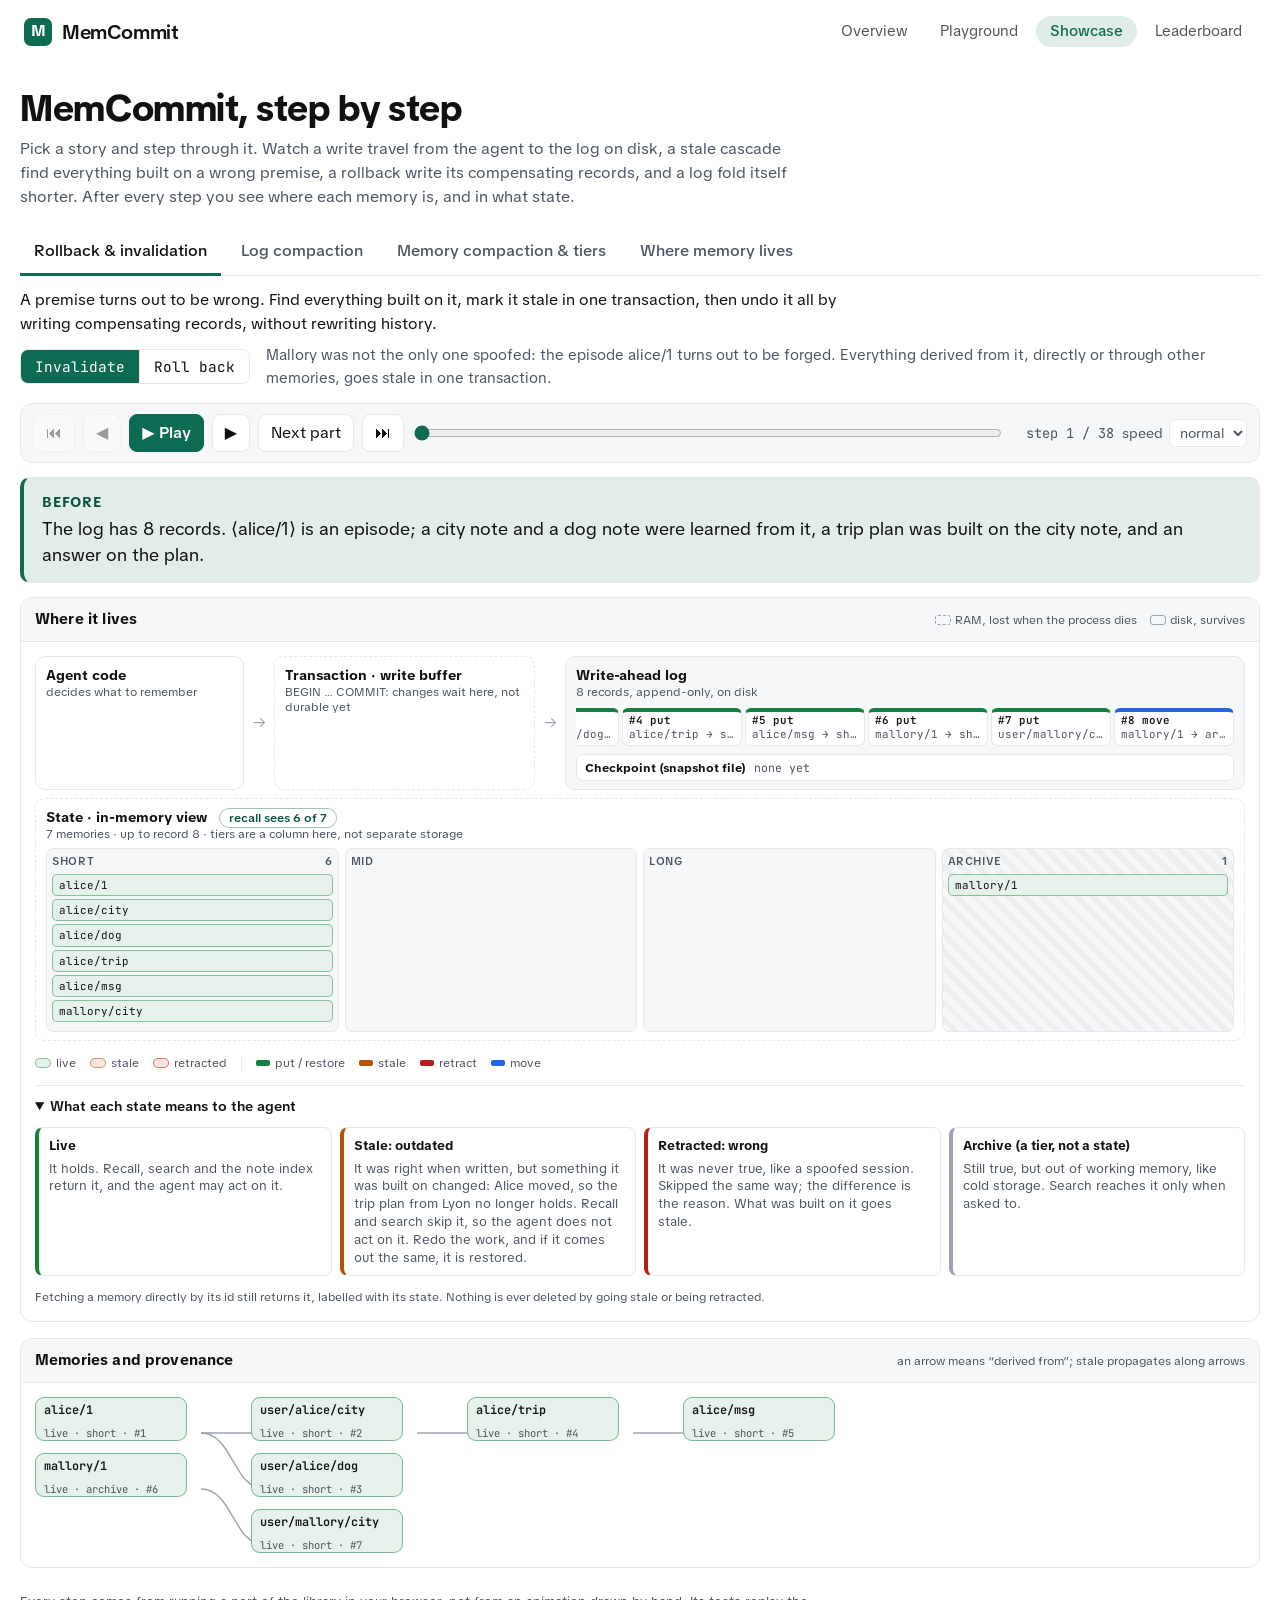
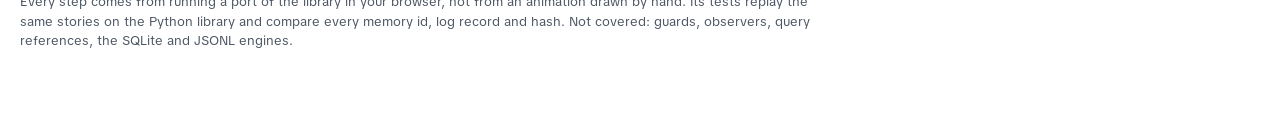
==== showcase/index.html @ 75c9dd31 "Simplify: one shared header on every page (Overview, Playground, Showcase, and Leaderboard or Visual" ====
<!doctype html>
<html lang="en">
  <head>
    <meta charset="utf-8" />
    <meta name="viewport" content="width=device-width, initial-scale=1, viewport-fit=cover" />
    <script>
      // Served at /memcommit/visualize/ through a proxy that cannot add the trailing slash itself (it would loop).
      // Without it, every relative path below resolves one directory up, into the manual.
      if (!/\/$|\.html$/.test(location.pathname)) location.replace(location.pathname + '/' + location.search + location.hash);
    </script>
    <title>MemCommit, step by step</title>
    <meta name="description" content="Step through how MemCommit works: how a write reaches the log, how a stale cascade is found, how rollback and compaction work, and where memory lives." />
    <link rel="icon" href="favicon.svg" type="image/svg+xml" />
    <link rel="preconnect" href="https://fonts.googleapis.com" />
    <link rel="preconnect" href="https://fonts.gstatic.com" crossorigin />
    <link href="https://fonts.googleapis.com/css2?family=TikTok+Sans:wght@400;500;600;700&family=JetBrains+Mono:wght@400;500;600&display=swap" rel="stylesheet" />
    <link rel="stylesheet" href="style.css?v=3" />
  </head>
  <body>
<style>
.dsh { --dsh-acc: #0c6b52; box-sizing: border-box; max-width: 1280px; margin: 0 auto; padding: 16px 24px; display: flex; align-items: center;
  justify-content: space-between; gap: 12px 24px; flex-wrap: wrap; font-family: "TikTok Sans", system-ui, -apple-system, sans-serif; line-height: 1.4; }
.dsh a { text-decoration: none; color: inherit; }
.dsh-logo { display: flex; align-items: center; gap: 10px; font-size: 20px; font-weight: 600; letter-spacing: -0.02em; }
.dsh-mark { width: 28px; height: 28px; border-radius: 7px; background: #0c6b52; color: #fff; display: grid; place-items: center; font-size: 16px; font-weight: 700; }
.dsh-nav { display: flex; flex-wrap: wrap; gap: 4px; }
.dsh-nav a { padding: 5px 14px; border-radius: 999px; font-size: 15px; opacity: 0.72; }
.dsh-nav a:hover { opacity: 1; }
.dsh-nav a[aria-current] { opacity: 1; color: var(--dsh-acc); background: color-mix(in srgb, var(--dsh-acc) 13%, transparent); font-weight: 500; }
@media (max-width: 640px) { .dsh { padding: 12px 16px; } .dsh-nav a { padding: 4px 10px; font-size: 14px; } }
</style>
<header class="dsh">
  <a class="dsh-logo" href="../index.html"><span class="dsh-mark">M</span><span>MemCommit</span></a>
  <nav class="dsh-nav" aria-label="Demos"><a href="../index.html">Overview</a><a href="../playground.html">Playground</a><a href="../showcase/" aria-current="page">Showcase</a><a href="../leaderboard.html">Leaderboard</a></nav>
</header>

    <div class="app">
      <section class="top">
        <h1>MemCommit, step by step</h1>
        <p class="lede">
          Pick a story and step through it. Watch a write travel from the agent to the log on disk, a stale cascade find everything built on a wrong premise,
          a rollback write its compensating records, and a log fold itself shorter. After every step you see where each memory is, and in what state.
        </p>
      </section>

      <nav class="tabs" id="tabs" aria-label="Scenario"></nav>
      <div class="blurb"><p id="blurb"></p></div>
      <div class="vrow">
        <div class="seg" id="variants" role="group" aria-label="Operation"></div>
        <p class="hint" id="hint"></p>
      </div>

      <div class="controls" id="controls" role="group" aria-label="Stepper">
        <button class="btn" id="first" title="First step (Home)" aria-label="First step">⏮</button>
        <button class="btn" id="prev" title="Back (←)" aria-label="Back one step">◀</button>
        <button class="btn primary" id="play" title="Play / pause (space)">▶ Play</button>
        <button class="btn" id="next" title="Forward (→)" aria-label="Forward one step">▶</button>
        <button class="btn" id="over" title="Skip ahead to the next part of the story (Shift →)">Next part</button>
        <button class="btn" id="last" title="Last step (End)" aria-label="Last step">⏭</button>
        <input id="scrub" type="range" min="0" max="0" value="0" aria-label="Step" />
        <span class="count" id="count"></span>
        <label class="speed">speed <select id="speed"><option value="1600">slow</option><option value="900" selected>normal</option><option value="400">fast</option></select></label>
      </div>

      <section class="say" id="sayBox" aria-live="polite">
        <div class="say-step"><b id="stepName"></b><span class="term" id="stepTerm"></span></div>
        <p id="say"></p>
      </section>

      <main class="grid">
        <div class="col">
        <section class="pane layers-pane">
          <div class="ph">
            <h2>Where it lives</h2>
            <span class="meta"><i class="zone ram"></i>RAM, lost when the process dies <i class="zone disk"></i>disk, survives</span>
          </div>
          <div class="layers" id="layers">
            <div class="box" id="L-agent" data-layer="agent">
              <h3>Agent code</h3>
              <p class="sub">decides what to remember</p>
            </div>
            <div class="arrow" aria-hidden="true">→</div>
            <div class="box ram" id="L-tx" data-layer="tx">
              <h3>Transaction · write buffer</h3>
              <p class="sub">BEGIN … COMMIT: changes wait here, not durable yet</p>
              <div class="buf" id="txBuf"></div>
              <div class="tape pend" id="txPend"></div>
            </div>
            <div class="arrow" aria-hidden="true">→</div>
            <div class="box disk wide" id="L-engine" data-layer="engine">
              <h3>Write-ahead log</h3>
              <p class="sub" id="engineSub">append-only, on disk</p>
              <div class="tape" id="tape"></div>
              <div class="snap" id="L-snapshot" data-layer="snapshot"><b>Checkpoint (snapshot file)</b><span id="snapSub">none</span></div>
            </div>
            <div class="box ram state" id="L-state" data-layer="state">
              <h3>State · in-memory view <span class="sees" id="sees"></span></h3>
              <p class="sub" id="stateSub">rebuilt from the log: status and tier per memory</p>
              <div class="lanes" id="lanes"></div>
            </div>
          </div>
          <div class="legend">
            <span><i class="chip live"></i>live</span><span><i class="chip stale"></i>stale</span><span><i class="chip retracted"></i>retracted</span>
            <span class="sep"></span>
            <span><i class="op put"></i>put / restore</span><span><i class="op stale"></i>stale</span><span><i class="op retract"></i>retract</span><span><i class="op move"></i>move</span>
          </div>
          <details class="meaning" open>
            <summary>What each state means to the agent</summary>
            <div class="cards">
              <div class="card live"><b>Live</b><p>It holds. Recall, search and the note index return it, and the agent may act on it.</p></div>
              <div class="card stale"><b>Stale: outdated</b><p>It was right when written, but something it was built on changed: Alice moved, so the trip plan from Lyon no longer holds. Recall and search skip it, so the agent does not act on it. Redo the work, and if it comes out the same, it is restored.</p></div>
              <div class="card retracted"><b>Retracted: wrong</b><p>It was never true, like a spoofed session. Skipped the same way; the difference is the reason. What was built on it goes stale.</p></div>
              <div class="card archive"><b>Archive (a tier, not a state)</b><p>Still true, but out of working memory, like cold storage. Search reaches it only when asked to.</p></div>
            </div>
            <p class="meta">Fetching a memory directly by its id still returns it, labelled with its state. Nothing is ever deleted by going stale or being retracted.</p>
          </details>
        </section>

        <section class="pane detail-pane" id="detail" hidden>
          <div class="ph"><h2 id="detailTitle"></h2><span class="meta" id="detailMeta"></span></div>
          <div id="detailBody"></div>
        </section>

        <section class="pane graph-pane">
          <div class="ph"><h2>Memories and provenance</h2><span class="meta">an arrow means “derived from”; stale propagates along arrows</span></div>
          <div class="graph" id="graph"></div>
        </section>
        </div>

      </main>

      <p class="foot">
        Every step comes from running a port of the library in your browser, not from an animation drawn by hand. Its tests replay the same stories on the
        Python library and compare every memory id, log record and hash. Not covered: guards, observers, query references, the SQLite and JSONL engines.
        
      </p>
    </div>
    <script type="module" src="app.js?v=3"></script>
  </body>
</html>
---- showcase/style.css ----
/* Same type and chrome as the MemCommit manual: TikTok Sans + JetBrains Mono, green accent. */
:root {
  --primary: #0c6b52;
  --primary-ink: #08523f;
  --bg: #ffffff; --surface: #ffffff; --sunk: #f6f7f8; --ink: #111111; --muted: #4b5563; --faint: #9ca3af; --line: #e5e7eb;
  --live: #15803d; --stale: #b45309; --retracted: #b91c1c; --move: #2563eb; --hot: #d00000;
  --live-t: color-mix(in srgb, var(--live) 11%, var(--surface));
  --stale-t: color-mix(in srgb, var(--stale) 14%, var(--surface));
  --retracted-t: color-mix(in srgb, var(--retracted) 12%, var(--surface));
  --move-t: color-mix(in srgb, var(--move) 11%, var(--surface));
  --cur-t: color-mix(in srgb, var(--primary) 12%, var(--surface));
  --syn-kw: #2563eb; --syn-str: #b45309; --syn-num: #a3307a; --syn-fn: #0f766e; --syn-com: #8b94a1; --syn-self: #6d5bb5;
  --f-body: "TikTok Sans", ui-sans-serif, system-ui, -apple-system, "Segoe UI", sans-serif;
  --f-mono: "JetBrains Mono", ui-monospace, SFMono-Regular, Menlo, monospace;
}
@media (prefers-color-scheme: dark) {
  :root:not([data-theme="light"]) {
    --primary: #34c79a; --primary-ink: #7ce3c0;
    --bg: #111214; --surface: #17181b; --sunk: #131416; --ink: #ececec; --muted: #b4b8bf; --faint: #6b7280; --line: #2a2d33;
    --live: #4ade80; --stale: #fbbf24; --retracted: #f87171; --move: #7aa2ff; --hot: #ff6b6b;
    --syn-kw: #7aa2ff; --syn-str: #f0b36b; --syn-num: #e58fc4; --syn-fn: #5fd3c4; --syn-com: #6b7280; --syn-self: #b3a6ee;
  }
}
* { box-sizing: border-box; }
html { -webkit-text-size-adjust: 100%; }
body { margin: 0; background: var(--bg); color: var(--ink); font: 16px/1.5 var(--f-body); }
code, .tape, .chip, .op { font-family: var(--f-mono); }
a { color: var(--primary-ink); }
button, select, input { font: inherit; color: inherit; }
:focus-visible { outline: 2px solid var(--primary); outline-offset: 2px; }

header.site { display: flex; align-items: center; justify-content: space-between; padding: 12px 20px; border-bottom: 1px solid var(--line); position: sticky; top: 0; background: var(--bg); z-index: 20; }
.logo { display: flex; align-items: center; gap: 10px; text-decoration: none; color: var(--ink); font-weight: 500; }
.logo b { font-weight: 700; } .logo i { font-style: normal; color: var(--muted); font-weight: 400; }
.logo-mark { display: grid; place-items: center; width: 28px; height: 28px; border-radius: 7px; background: var(--primary); color: #fff; font-weight: 700; }
nav.site { display: flex; gap: 18px; align-items: center; }
nav.site a { color: var(--muted); text-decoration: none; font-size: 0.95rem; }
nav.site a:hover { color: var(--ink); }
nav.site .pill { border: 1px solid var(--line); border-radius: 999px; padding: 4px 12px; color: var(--ink); }

.app { max-width: 1320px; margin: 0 auto; padding: 24px 20px 56px; }
h1 { font-size: clamp(1.6rem, 3.4vw, 2.3rem); line-height: 1.15; margin: 0 0 8px; letter-spacing: -0.01em; }
.lede { color: var(--muted); max-width: 78ch; margin: 0 0 20px; }

.tabs { display: flex; gap: 6px; flex-wrap: wrap; border-bottom: 1px solid var(--line); }
.tabs button { background: none; border: 0; padding: 10px 14px; cursor: pointer; color: var(--muted); border-bottom: 3px solid transparent; margin-bottom: -1px; font-weight: 500; }
.tabs button:hover { color: var(--ink); }
.tabs button[aria-selected="true"] { color: var(--ink); border-bottom-color: var(--primary); }
.blurb p { margin: 12px 0 8px; max-width: 86ch; }
.vrow { display: flex; gap: 16px; align-items: center; flex-wrap: wrap; margin-bottom: 14px; }
.seg { display: inline-flex; border: 1px solid var(--line); border-radius: 8px; overflow: hidden; }
.seg button { background: var(--surface); border: 0; padding: 6px 14px; cursor: pointer; font-family: var(--f-mono); font-size: 0.9rem; }
.seg button + button { border-left: 1px solid var(--line); }
.seg button[aria-pressed="true"] { background: var(--primary); color: #fff; }
.hint { margin: 0; color: var(--muted); font-size: 0.93rem; flex: 1 1 340px; }

.controls { display: flex; gap: 8px; align-items: center; flex-wrap: wrap; padding: 10px 12px; border: 1px solid var(--line); border-radius: 12px; background: var(--sunk); position: sticky; top: 56px; z-index: 10; }
.btn { background: var(--surface); border: 1px solid var(--line); border-radius: 8px; padding: 6px 12px; cursor: pointer; min-width: 38px; }
.btn:hover:not(:disabled) { border-color: var(--primary); }
.btn:disabled { opacity: 0.4; cursor: default; }
.btn.primary { background: var(--primary); border-color: var(--primary); color: #fff; font-weight: 600; }
#scrub { flex: 1 1 160px; accent-color: var(--primary); min-width: 120px; }
.count { font-family: var(--f-mono); font-size: 0.85rem; color: var(--muted); min-width: 7.5em; text-align: right; }
.speed { font-size: 0.85rem; color: var(--muted); display: flex; gap: 6px; align-items: center; }
.speed select { background: var(--surface); border: 1px solid var(--line); border-radius: 6px; padding: 3px 6px; }

.say { margin: 14px 0; padding: 14px 18px; border: 1px solid var(--line); border-left: 4px solid var(--primary); border-radius: 10px; background: var(--cur-t); min-height: 4.6em; }
.say-step { display: flex; gap: 10px; align-items: baseline; margin-bottom: 4px; }
.say-step span { font-family: var(--f-mono); font-size: 0.78rem; color: var(--muted); }
.say-step b { font-size: 0.85rem; color: var(--primary-ink); text-transform: uppercase; letter-spacing: 0.06em; }
.say p { margin: 0; font-size: 1.12rem; line-height: 1.45; }

.grid { display: grid; grid-template-columns: minmax(0, 1fr); gap: 16px; }
.pane { border: 1px solid var(--line); border-radius: 12px; background: var(--surface); min-width: 0; overflow: hidden; }
.ph { display: flex; justify-content: space-between; align-items: baseline; gap: 10px; padding: 10px 14px; border-bottom: 1px solid var(--line); background: var(--sunk); flex-wrap: wrap; }
.ph h2 { margin: 0; font-size: 0.95rem; letter-spacing: 0.01em; }
.ph-b { border-top: 1px solid var(--line); }
.meta { font-size: 0.78rem; color: var(--muted); }
.col { display: flex; flex-direction: column; gap: 16px; min-width: 0; }




/* layers */
.layers { display: grid; grid-template-columns: minmax(0, 0.8fr) 22px minmax(0, 1fr) 22px minmax(0, 2.6fr); gap: 8px 4px; padding: 14px; align-items: stretch; }
.box { border: 1.5px solid var(--line); border-radius: 10px; padding: 8px 10px; background: var(--surface); transition: border-color .25s, box-shadow .25s, background .25s; min-width: 0; }
.box h3 { margin: 0; font-size: 0.85rem; }
.box .sub { margin: 0 0 6px; font-size: 0.72rem; color: var(--muted); line-height: 1.3; }
.box.ram { border-style: dashed; } .box.disk { background: var(--sunk); }
.box.active { border-color: var(--primary); box-shadow: 0 0 0 3px color-mix(in srgb, var(--primary) 22%, transparent); background: var(--cur-t); }
.arrow { align-self: center; text-align: center; color: var(--faint); }
.state { grid-column: 1 / -1; }
.zone { display: inline-block; width: 16px; height: 10px; border-radius: 3px; border: 1.5px dashed var(--faint); margin: 0 4px 0 10px; vertical-align: -1px; }
.zone.disk { border-style: solid; background: var(--sunk); }
.snap { display: flex; gap: 8px; align-items: baseline; margin-top: 2px; padding: 4px 8px; border: 1.5px solid var(--line); border-radius: 7px; font-size: 0.72rem; background: var(--surface); transition: border-color .25s, box-shadow .25s, background .25s; }
.snap span { font-family: var(--f-mono); color: var(--muted); }
.snap.has span { color: var(--ink); }
.snap.active { border-color: var(--primary); box-shadow: 0 0 0 3px color-mix(in srgb, var(--primary) 22%, transparent); background: var(--cur-t); }
.box.down { border-color: var(--retracted); background: var(--retracted-t); }

.buf { display: flex; flex-direction: column; gap: 3px; margin-bottom: 4px; }
.bufop { font-family: var(--f-mono); font-size: 0.7rem; padding: 2px 6px; border-radius: 5px; border: 1px solid var(--line); background: var(--surface); white-space: nowrap; overflow: hidden; text-overflow: ellipsis; animation: pop .3s ease-out; }
.tape { display: flex; gap: 3px; overflow-x: auto; padding: 2px 0 6px; scrollbar-width: thin; }
.tape.pend { flex-wrap: wrap; overflow: visible; }
.rec { flex: 0 0 auto; min-width: 74px; max-width: 120px; border: 1px solid var(--line); border-top: 4px solid var(--faint); border-radius: 6px; padding: 2px 6px 3px; background: var(--surface); font-size: 0.68rem; line-height: 1.25; animation: pop .35s ease-out; transition: background .25s, opacity .25s; }
.rec b { display: block; font-weight: 600; }
.rec span { display: block; color: var(--muted); overflow: hidden; text-overflow: ellipsis; white-space: nowrap; }
.rec.put, .rec.restore { border-top-color: var(--live); } .rec.stale { border-top-color: var(--stale); }
.rec.retract { border-top-color: var(--retracted); } .rec.move { border-top-color: var(--move); }
.rec.pending { border-style: dashed; border-top-style: solid; opacity: 0.85; }
.rec.now { background: var(--cur-t); outline: 2px solid var(--primary); }
.lanes { display: grid; grid-template-columns: repeat(4, minmax(0, 1fr)); gap: 6px; }
.lane { border: 1px solid var(--line); border-radius: 7px; padding: 4px 5px 6px; min-height: 66px; background: var(--sunk); }
.lane h4 { margin: 0 0 4px; font-size: 0.68rem; text-transform: uppercase; letter-spacing: 0.06em; color: var(--muted); font-weight: 600; display: flex; justify-content: space-between; }
.lane.archive { background: repeating-linear-gradient(45deg, var(--sunk), var(--sunk) 6px, color-mix(in srgb, var(--faint) 10%, var(--sunk)) 6px, color-mix(in srgb, var(--faint) 10%, var(--sunk)) 12px); }
.chip { display: block; font-size: 0.68rem; padding: 2px 6px; margin-bottom: 3px; border-radius: 5px; border: 1px solid; overflow: hidden; text-overflow: ellipsis; white-space: nowrap; animation: pop .35s ease-out; transition: background .3s, border-color .3s; }
.chip.live { background: var(--live-t); border-color: color-mix(in srgb, var(--live) 45%, transparent); }
.chip.stale { background: var(--stale-t); border-color: color-mix(in srgb, var(--stale) 55%, transparent); text-decoration: line-through; text-decoration-color: color-mix(in srgb, var(--stale) 70%, transparent); }
.chip.retracted { background: var(--retracted-t); border-color: color-mix(in srgb, var(--retracted) 55%, transparent); text-decoration: line-through; }
.chip.hot, .node.hot { outline: 2.5px solid var(--hot); outline-offset: 1px; }
.chip.fresh, .node.fresh { box-shadow: 0 0 0 3px color-mix(in srgb, var(--primary) 35%, transparent); }
.chip.bad, .node.bad { outline: 2px dashed var(--retracted); outline-offset: 1px; }
.legend { display: flex; gap: 14px; flex-wrap: wrap; align-items: center; padding: 0 14px 12px; font-size: 0.74rem; color: var(--muted); }
.legend .chip { display: inline-block; width: 16px; height: 10px; padding: 0; margin: 0 5px 0 0; vertical-align: -1px; text-decoration: none; animation: none; }
.legend .op { display: inline-block; width: 14px; height: 6px; margin-right: 5px; border-radius: 2px; vertical-align: 1px; }
.op.put { background: var(--live); } .op.stale { background: var(--stale); } .op.retract { background: var(--retracted); } .op.move { background: var(--move); }
.legend .sep { width: 1px; height: 14px; background: var(--line); }

/* graph */
.graph { position: relative; overflow-x: auto; overflow-y: hidden; padding: 14px; min-height: 120px; }
.graph .sizer { position: relative; }
.graph .inner { position: relative; transform-origin: 0 0; }
.edges { position: absolute; left: 14px; top: 14px; overflow: visible; pointer-events: none; }
.edges .e { fill: none; stroke: var(--faint); stroke-width: 1.5; }
.edges .ah { fill: var(--faint); stroke: none; }
.edges .dead .e { stroke: var(--stale); stroke-dasharray: 4 3; } .edges .dead .ah { fill: var(--stale); }
.edges .hotedge .e { stroke: var(--hot); stroke-width: 2.5; stroke-dasharray: none; } .edges .hotedge .ah { fill: var(--hot); }
.node { position: absolute; width: 152px; height: 44px; border: 1.5px solid var(--line); border-radius: 9px; padding: 4px 8px; background: var(--surface); transition: transform .45s cubic-bezier(.2,.8,.2,1), background .35s, border-color .35s, opacity .35s; overflow: hidden; animation: pop .4s ease-out; }
.node b { display: block; font-size: 0.74rem; font-weight: 600; white-space: nowrap; overflow: hidden; text-overflow: ellipsis; font-family: var(--f-mono); }
.node span { font-size: 0.66rem; color: var(--muted); font-family: var(--f-mono); }
.node.live { background: var(--live-t); border-color: color-mix(in srgb, var(--live) 50%, transparent); }
.node.stale { background: var(--stale-t); border-color: var(--stale); }
.node.stale b { text-decoration: line-through; text-decoration-color: var(--stale); }
.node.retracted { background: var(--retracted-t); border-color: var(--retracted); }
.node.retracted b { text-decoration: line-through; }
.empty { color: var(--muted); font-size: 0.9rem; padding: 14px; }

/* detail */
.detail { padding: 12px 14px 14px; overflow-x: auto; }
.detail h4 { margin: 10px 0 4px; font-size: 0.78rem; color: var(--muted); text-transform: uppercase; letter-spacing: 0.06em; }
.detail table { border-collapse: collapse; font-size: 0.78rem; font-family: var(--f-mono); }
.detail th, .detail td { text-align: left; padding: 4px 12px 4px 0; border-bottom: 1px solid var(--line); white-space: nowrap; }
.detail th { color: var(--muted); font-weight: 500; }
.detail tr.hit td { background: var(--retracted-t); }
.detail tr.hit td:first-child, .detail tr.hot td:first-child { font-weight: 700; }
.detail tr.hot td { background: var(--cur-t); }
.detail .v-purge { color: var(--retracted); font-weight: 700; } .detail .v-keep { color: var(--live); } .detail .v-in\ use, .detail .v-system { color: var(--muted); }
.row { display: flex; gap: 3px; flex-wrap: wrap; padding: 16px 0 6px; align-items: stretch; }
.row .rec { min-width: 66px; }
.rec.fold { opacity: 1; } .rec.later { border-style: dashed; }
.rec.dropped { opacity: 0.35; text-decoration: line-through; }
.rec.kept { background: var(--live-t); }
.rec.purged { background: var(--retracted-t); opacity: 0.7; }
.rec.cursor { outline: 2px solid var(--primary); }
.rec.pickput { box-shadow: inset 0 -3px 0 var(--live); } .rec.pickstatus { box-shadow: inset 0 -3px 0 var(--stale); } .rec.pickmove { box-shadow: inset 0 -3px 0 var(--move); }
.hz { flex: 0 0 auto; width: 3px; background: var(--primary); border-radius: 2px; margin: 0 4px; position: relative; }

.chain { display: flex; gap: 4px; flex-wrap: wrap; align-items: center; font-family: var(--f-mono); font-size: 0.74rem; }
.chain span { border: 1px solid var(--line); border-radius: 5px; padding: 2px 6px; background: var(--sunk); animation: pop .3s ease-out; }
.chain i { color: var(--faint); font-style: normal; }
.shadow { display: grid; grid-template-columns: repeat(auto-fill, minmax(190px, 1fr)); gap: 6px; }
.shadow .chip { margin: 0; }
.shadow .chip.diff { outline: 2px dashed var(--retracted); outline-offset: 1px; }
.foot { margin-top: 24px; color: var(--muted); font-size: 0.82rem; max-width: 100ch; }

@keyframes pop { from { opacity: 0; transform: scale(.88); } to { opacity: 1; transform: none; } }
@media (prefers-reduced-motion: reduce) { * { animation: none !important; transition: none !important; } }
@media (max-width: 980px) {
  .grid { grid-template-columns: minmax(0, 1fr); }
  .controls { top: 56px; } nav.site .wide { display: none; }
  .layers { grid-template-columns: minmax(0, 1fr); } .arrow { display: none; }
  .lanes { grid-template-columns: repeat(2, minmax(0, 1fr)); }
}

/* the database term for the current step */
.say-step .term { font-size: 0.78rem; color: var(--muted); border: 1px solid var(--line); border-radius: 999px; padding: 1px 10px; background: var(--surface); }
/* how much of memory the agent's recall can see; flashes when a step hides something from it */
.sees { margin-left: 8px; font-size: 0.75rem; font-weight: 600; color: var(--primary-ink); border: 1px solid color-mix(in srgb, var(--primary) 40%, transparent); border-radius: 999px; padding: 1px 9px; transition: background .3s, color .3s; }
.sees:empty { display: none; }
.sees.drop { background: var(--stale-t); color: var(--stale); border-color: var(--stale); }
.meaning { margin: 0 14px 14px; border-top: 1px solid var(--line); padding-top: 10px; }
.meaning summary { cursor: pointer; font-weight: 600; font-size: 0.88rem; }
.meaning .cards { display: grid; grid-template-columns: repeat(4, minmax(0, 1fr)); gap: 8px; margin: 10px 0 6px; }
.meaning .card { border: 1px solid var(--line); border-left-width: 4px; border-radius: 8px; padding: 8px 10px; font-size: 0.8rem; }
.meaning .card p { margin: 4px 0 0; color: var(--muted); line-height: 1.4; }
.meaning .card.live { border-left-color: var(--live); } .meaning .card.stale { border-left-color: var(--stale); }
.meaning .card.retracted { border-left-color: var(--retracted); } .meaning .card.archive { border-left-color: var(--faint); }
@media (max-width: 980px) { .meaning .cards { grid-template-columns: repeat(2, minmax(0, 1fr)); } }
@media (max-width: 520px) { .meaning .cards { grid-template-columns: minmax(0, 1fr); } }
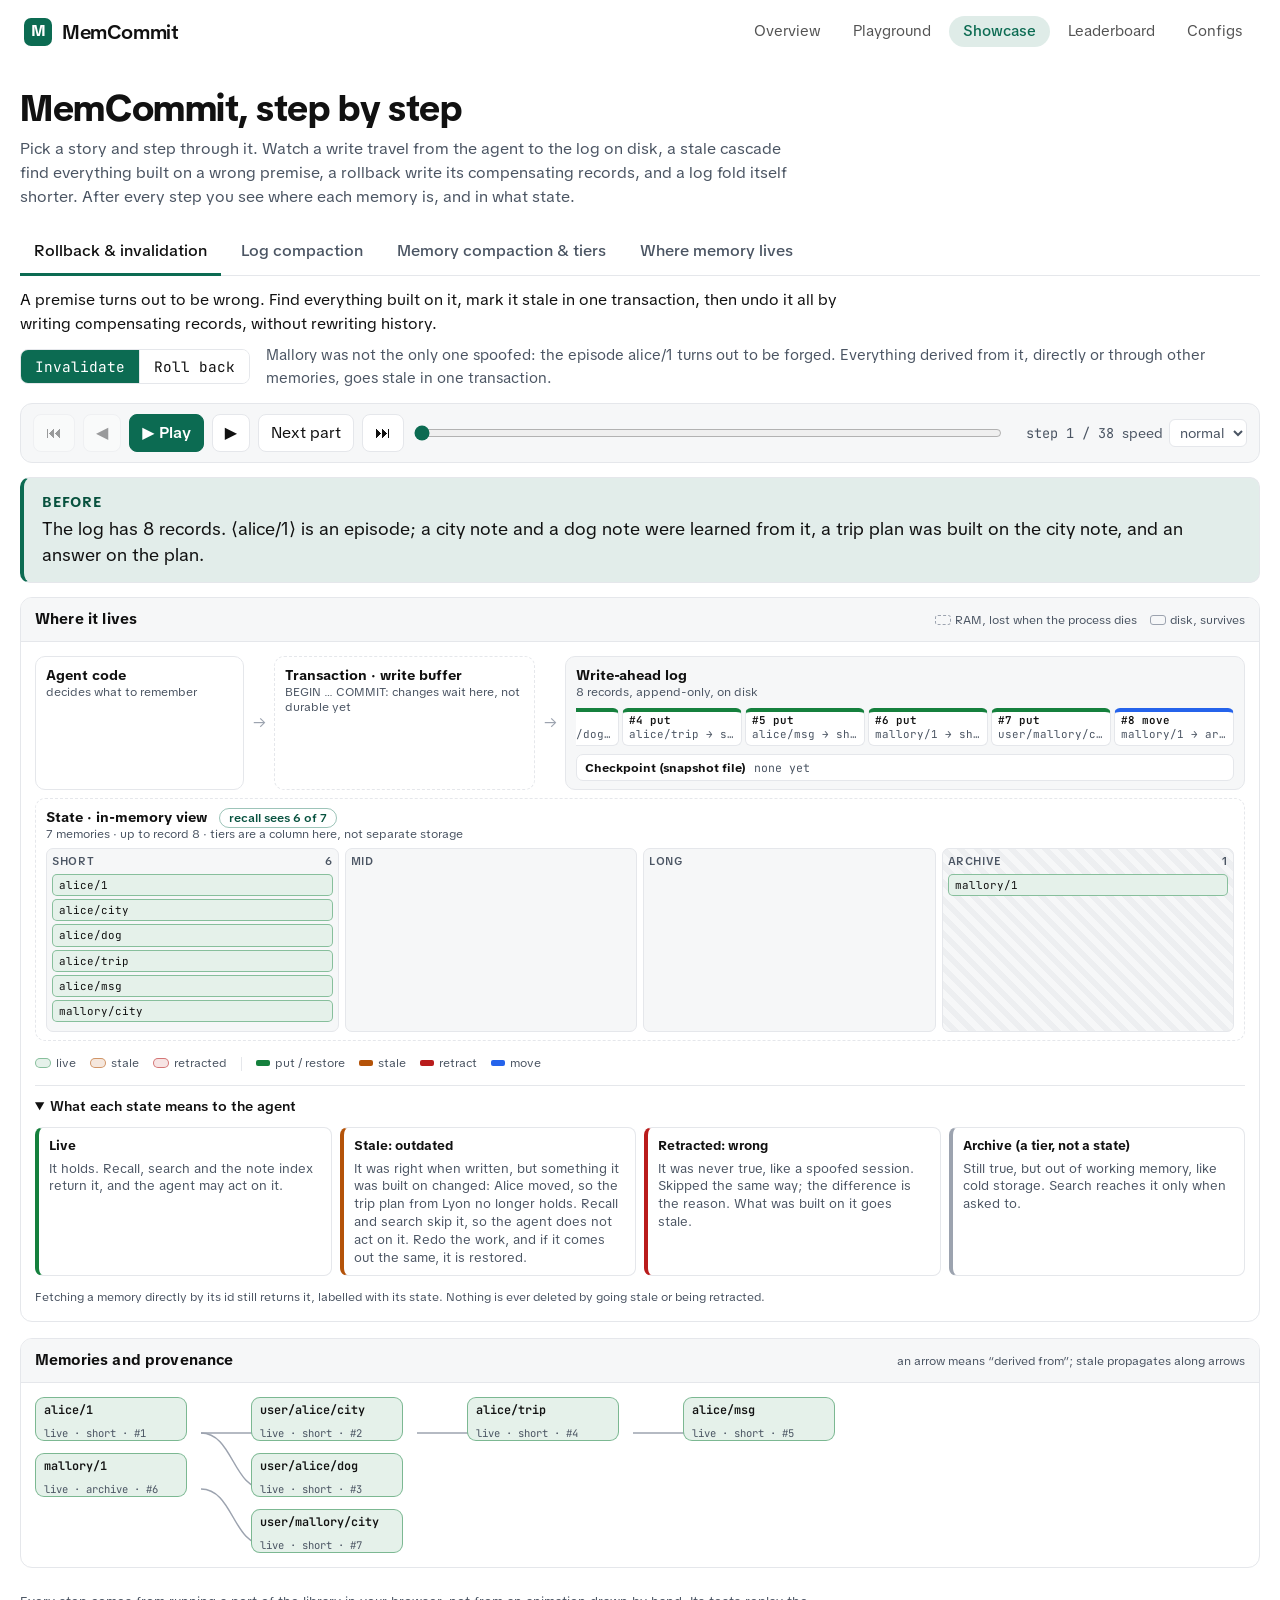
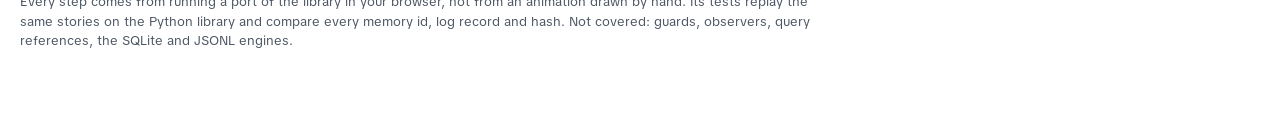
==== commit 10ace222: "Add the Configs page (eviction, forgetting curve, dreaming, and ontology knobs on a grid run through" ====
--- a/showcase/index.html
+++ b/showcase/index.html
@@ -31,7 +31,7 @@
 </style>
 <header class="dsh">
   <a class="dsh-logo" href="../index.html"><span class="dsh-mark">M</span><span>MemCommit</span></a>
-  <nav class="dsh-nav" aria-label="Demos"><a href="../index.html">Overview</a><a href="../playground.html">Playground</a><a href="../showcase/" aria-current="page">Showcase</a><a href="../leaderboard.html">Leaderboard</a></nav>
+  <nav class="dsh-nav" aria-label="Demos"><a href="../index.html">Overview</a><a href="../playground.html">Playground</a><a href="../showcase/" aria-current="page">Showcase</a><a href="../leaderboard.html">Leaderboard</a><a href="../configs.html">Configs</a></nav>
 </header>
 
     <div class="app">
